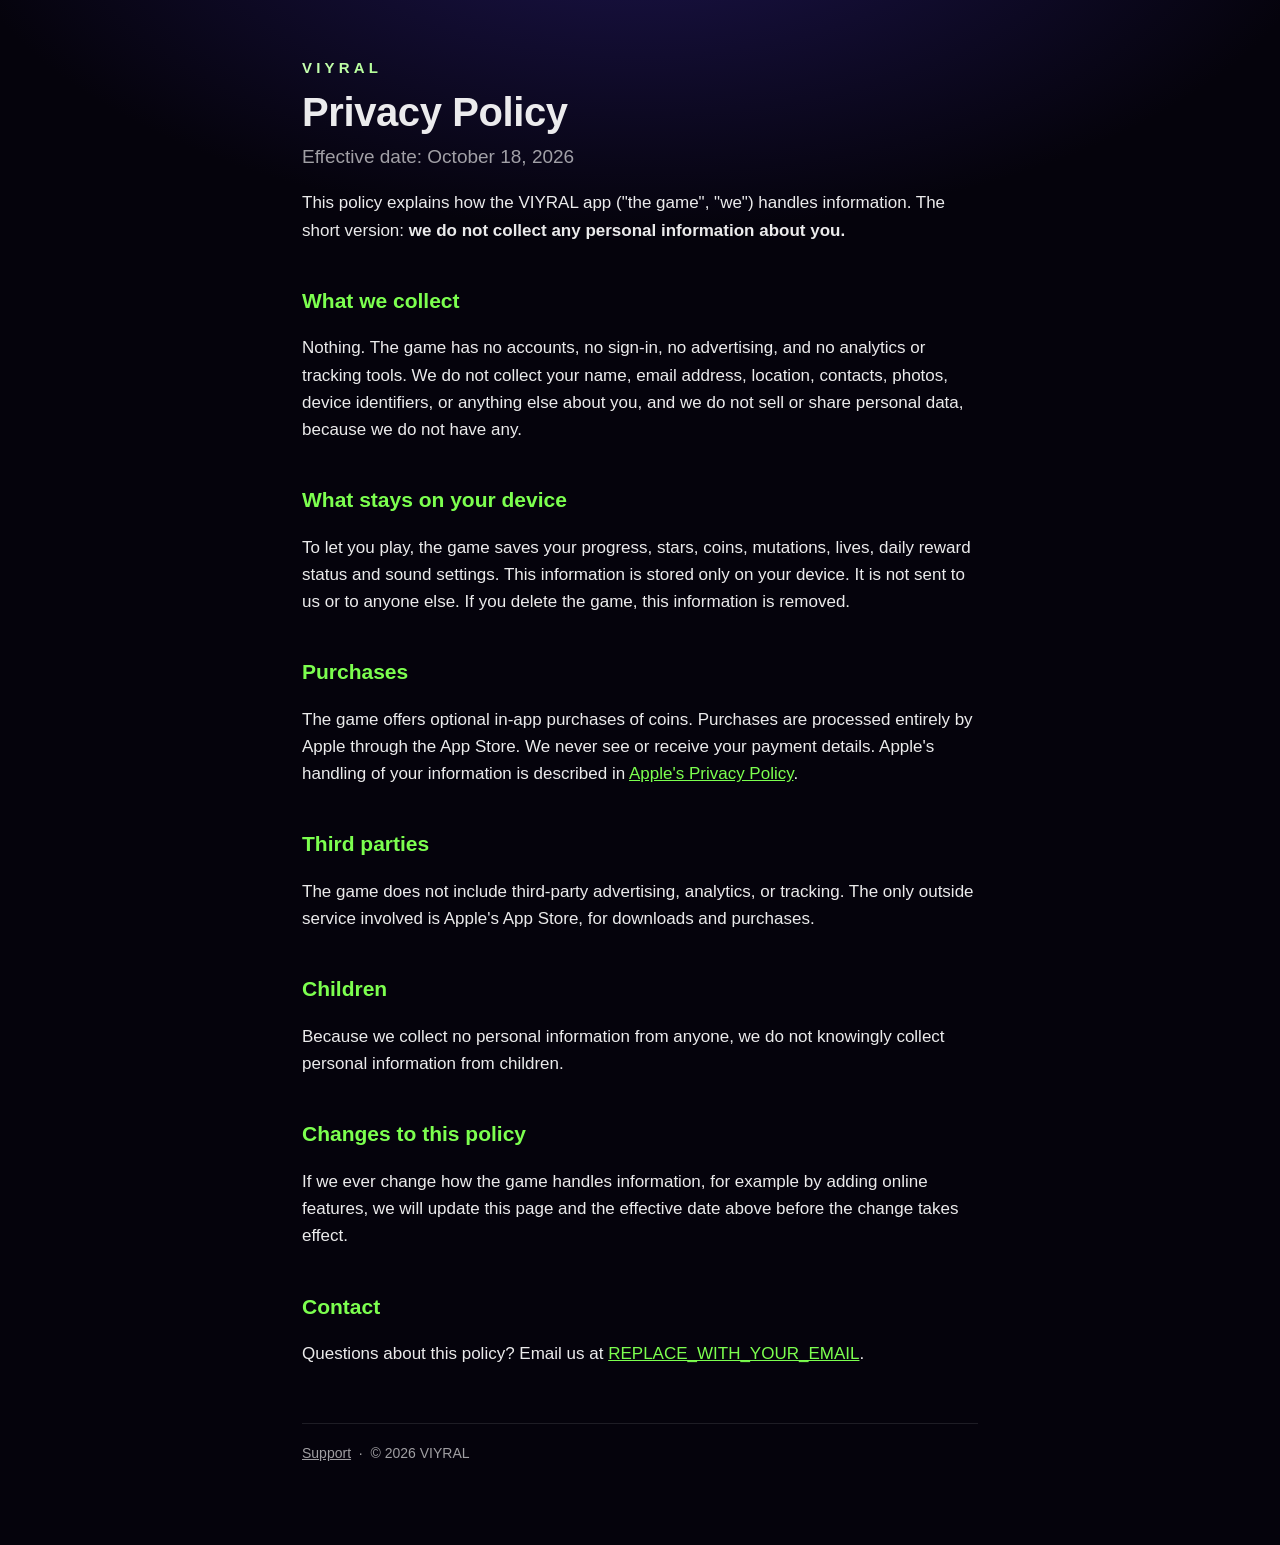
==== privacy.html @ 2f0b7922 "Add files via upload" ====
<!doctype html>
<html lang="en">
<head>
<meta charset="utf-8">
<meta name="viewport" content="width=device-width,initial-scale=1">
<title>VIYRAL Privacy Policy</title>
<meta name="description" content="Privacy policy for VIYRAL.">
<link rel="stylesheet" href="style.css">
</head>
<body>
<main>
  <div class="brand">VIYRAL</div>
  <h1>Privacy Policy</h1>
  <p class="lead">Effective date: October 18, 2026</p>

  <p>This policy explains how the VIYRAL app ("the game", "we") handles information. The short version: <strong>we do not collect any personal information about you.</strong></p>

  <h2>What we collect</h2>
  <p>Nothing. The game has no accounts, no sign-in, no advertising, and no analytics or tracking tools. We do not collect your name, email address, location, contacts, photos, device identifiers, or anything else about you, and we do not sell or share personal data, because we do not have any.</p>

  <h2>What stays on your device</h2>
  <p>To let you play, the game saves your progress, stars, coins, mutations, lives, daily reward status and sound settings. This information is stored only on your device. It is not sent to us or to anyone else. If you delete the game, this information is removed.</p>

  <h2>Purchases</h2>
  <p>The game offers optional in-app purchases of coins. Purchases are processed entirely by Apple through the App Store. We never see or receive your payment details. Apple's handling of your information is described in <a href="https://www.apple.com/legal/privacy/">Apple's Privacy Policy</a>.</p>

  <h2>Third parties</h2>
  <p>The game does not include third-party advertising, analytics, or tracking. The only outside service involved is Apple's App Store, for downloads and purchases.</p>

  <h2>Children</h2>
  <p>Because we collect no personal information from anyone, we do not knowingly collect personal information from children.</p>

  <h2>Changes to this policy</h2>
  <p>If we ever change how the game handles information, for example by adding online features, we will update this page and the effective date above before the change takes effect.</p>

  <h2>Contact</h2>
  <p>Questions about this policy? Email us at <a href="mailto:REPLACE_WITH_YOUR_EMAIL">REPLACE_WITH_YOUR_EMAIL</a>.</p>

  <footer>
    <a href="index.html">Support</a> &nbsp;·&nbsp; &copy; 2026 VIYRAL
  </footer>
</main>
</body>
</html>
---- style.css ----
:root{--bg:#05030c;--card:rgba(255,255,255,.05);--line:rgba(255,255,255,.1);--text:rgba(255,255,255,.92);--muted:rgba(255,255,255,.62);--green:#7cff4f;--deep:#2eb83a}
*{box-sizing:border-box}
html{background:var(--bg)}
body{margin:0;font:17px/1.6 -apple-system,BlinkMacSystemFont,"SF Pro Text","Segoe UI",Roboto,Helvetica,Arial,sans-serif;color:var(--text);background:radial-gradient(1000px 500px at 50% -120px,#1d1550 0%,transparent 70%),var(--bg);min-height:100vh}
main{max-width:720px;margin:0 auto;padding:56px 22px 80px}
.brand{font-weight:900;letter-spacing:.28em;font-size:15px;background:linear-gradient(135deg,#c9ffb4,var(--green),var(--deep));-webkit-background-clip:text;background-clip:text;color:transparent}
h1{font-size:40px;line-height:1.1;margin:10px 0 8px;letter-spacing:-.01em}
h2{font-size:21px;margin:40px 0 10px;color:var(--green)}
p,li{color:var(--text)}
.lead{color:var(--muted);font-size:19px;margin:0 0 8px}
.card{background:var(--card);border:1px solid var(--line);border-radius:18px;padding:18px 22px;margin:14px 0}
.card h3{margin:0 0 6px;font-size:18px}
.card p{margin:0;color:var(--muted)}
a{color:var(--green)}
.btn{display:inline-block;margin-top:6px;padding:12px 22px;border-radius:999px;background:linear-gradient(135deg,#c9ffb4,var(--green));color:#05210a;font-weight:800;text-decoration:none}
footer{margin-top:56px;color:var(--muted);font-size:14px;border-top:1px solid var(--line);padding-top:18px}
footer a{color:var(--muted)}
ul{padding-left:22px}
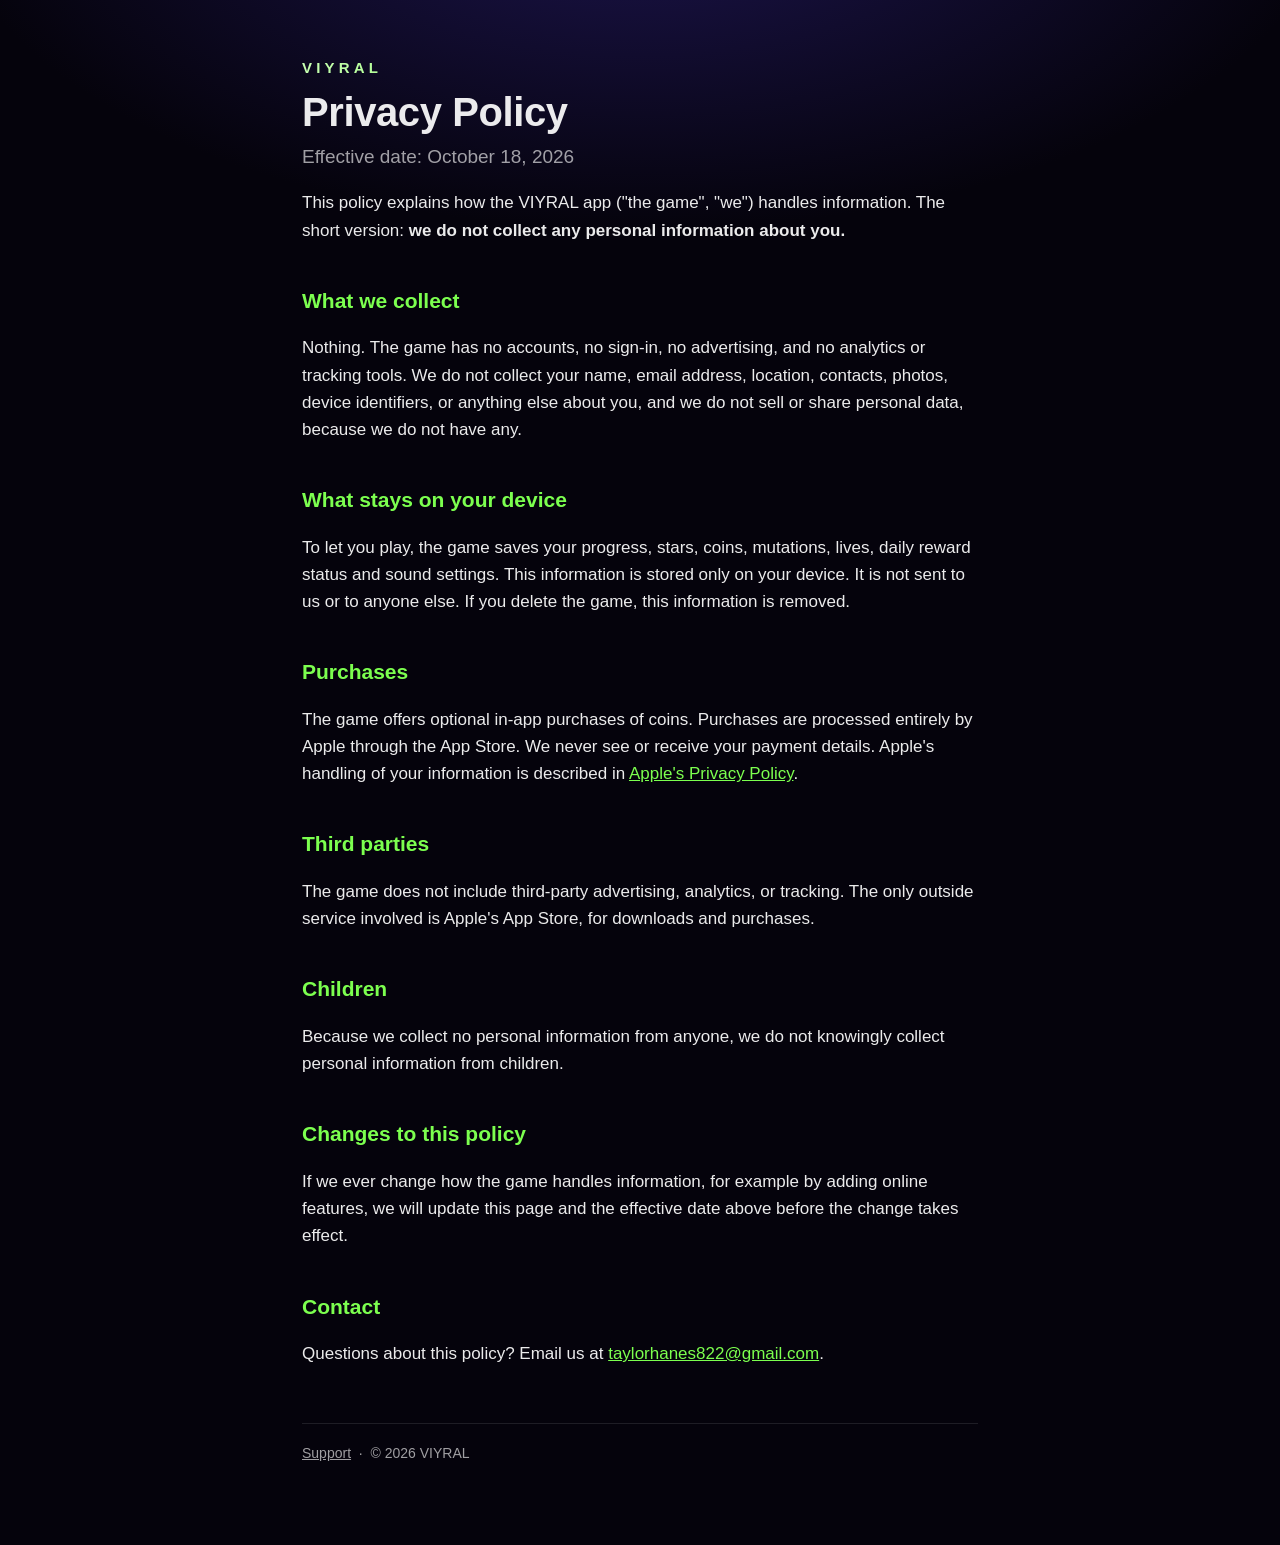
==== commit 908d3d55: "Update privacy.html" ====
--- a/privacy.html
+++ b/privacy.html
@@ -34,7 +34,7 @@
   <p>If we ever change how the game handles information, for example by adding online features, we will update this page and the effective date above before the change takes effect.</p>
 
   <h2>Contact</h2>
-  <p>Questions about this policy? Email us at <a href="mailto:REPLACE_WITH_YOUR_EMAIL">REPLACE_WITH_YOUR_EMAIL</a>.</p>
+  <p>Questions about this policy? Email us at <a href="mailto:taylorhanes822@gmail.com">taylorhanes822@gmail.com</a>.</p>
 
   <footer>
     <a href="index.html">Support</a> &nbsp;·&nbsp; &copy; 2026 VIYRAL
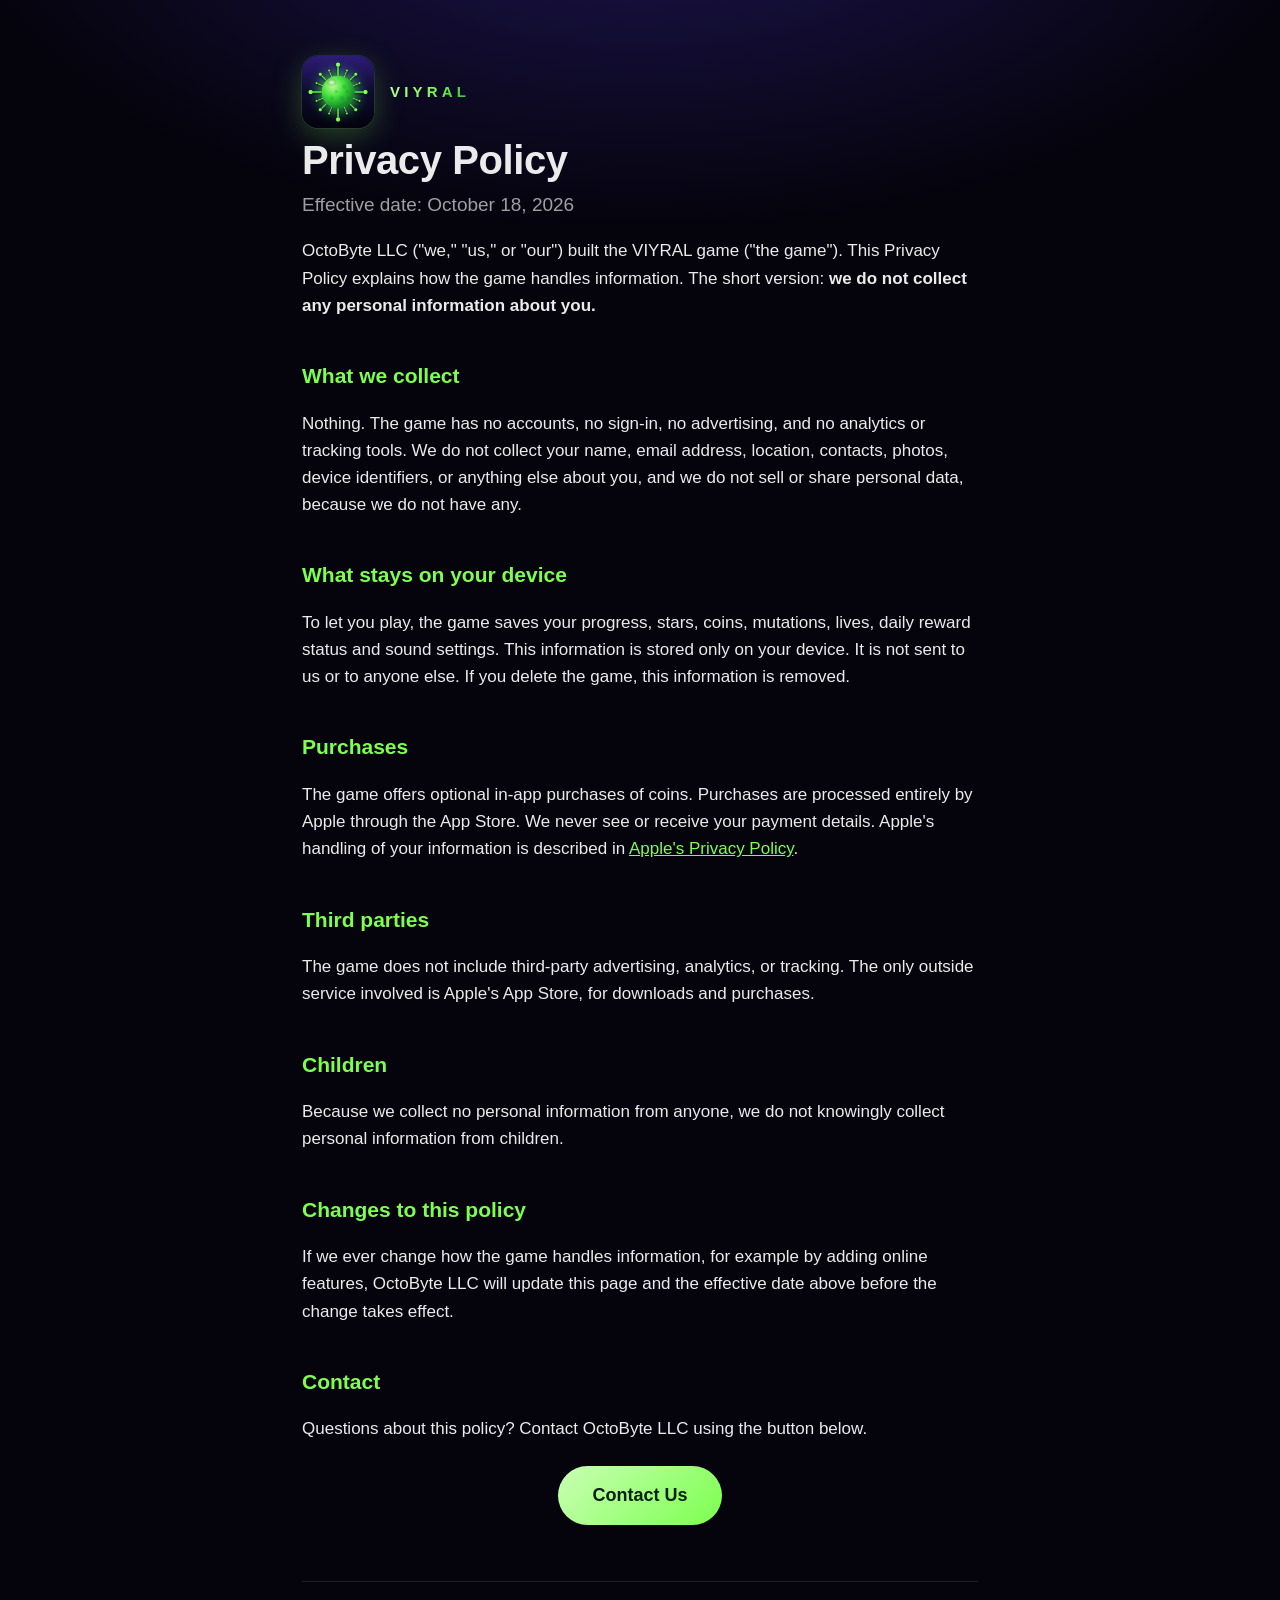
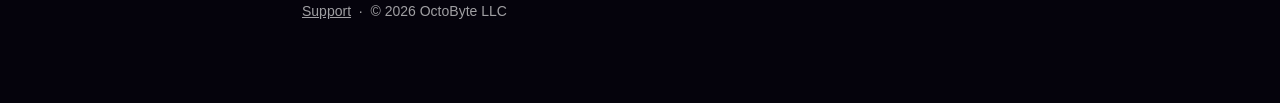
==== commit 62b0a7c8: "Add files via upload" ====
--- a/privacy.html
+++ b/privacy.html
@@ -5,15 +5,20 @@
 <meta name="viewport" content="width=device-width,initial-scale=1">
 <title>VIYRAL Privacy Policy</title>
 <meta name="description" content="Privacy policy for VIYRAL.">
+<link rel="icon" type="image/png" href="favicon.png">
+<link rel="apple-touch-icon" href="apple-touch-icon.png">
 <link rel="stylesheet" href="style.css">
 </head>
 <body>
 <main>
-  <div class="brand">VIYRAL</div>
+  <div class="header">
+    <img class="logo" src="logo.png" alt="VIYRAL app icon" width="72" height="72">
+    <div class="brand">VIYRAL</div>
+  </div>
   <h1>Privacy Policy</h1>
   <p class="lead">Effective date: October 18, 2026</p>
 
-  <p>This policy explains how the VIYRAL app ("the game", "we") handles information. The short version: <strong>we do not collect any personal information about you.</strong></p>
+  <p>OctoByte LLC ("we," "us," or "our") built the VIYRAL game ("the game"). This Privacy Policy explains how the game handles information. The short version: <strong>we do not collect any personal information about you.</strong></p>
 
   <h2>What we collect</h2>
   <p>Nothing. The game has no accounts, no sign-in, no advertising, and no analytics or tracking tools. We do not collect your name, email address, location, contacts, photos, device identifiers, or anything else about you, and we do not sell or share personal data, because we do not have any.</p>
@@ -31,13 +36,14 @@
   <p>Because we collect no personal information from anyone, we do not knowingly collect personal information from children.</p>
 
   <h2>Changes to this policy</h2>
-  <p>If we ever change how the game handles information, for example by adding online features, we will update this page and the effective date above before the change takes effect.</p>
+  <p>If we ever change how the game handles information, for example by adding online features, OctoByte LLC will update this page and the effective date above before the change takes effect.</p>
 
   <h2>Contact</h2>
-  <p>Questions about this policy? Email us at <a href="mailto:taylorhanes822@gmail.com">taylorhanes822@gmail.com</a>.</p>
+  <p>Questions about this policy? Contact OctoByte LLC using the button below.</p>
+  <div class="cta"><a class="btn" href="mailto:REPLACE_WITH_YOUR_EMAIL?subject=VIYRAL%20Privacy%20Question">Contact Us</a></div>
 
   <footer>
-    <a href="index.html">Support</a> &nbsp;·&nbsp; &copy; 2026 VIYRAL
+    <a href="index.html">Support</a> &nbsp;·&nbsp; &copy; 2026 OctoByte LLC
   </footer>
 </main>
 </body>
--- a/style.css
+++ b/style.css
@@ -16,3 +16,10 @@
 footer{margin-top:56px;color:var(--muted);font-size:14px;border-top:1px solid var(--line);padding-top:18px}
 footer a{color:var(--muted)}
 ul{padding-left:22px}
+
+.logo{display:block;width:96px;height:96px;border-radius:22.37%;box-shadow:0 8px 30px rgba(124,255,79,.25),0 0 0 1px rgba(255,255,255,.08);margin:0 0 18px}
+.header{display:flex;align-items:center;gap:16px;margin-bottom:6px}
+.header .logo{margin:0;width:72px;height:72px}
+.cta{text-align:center;margin:18px 0 6px}
+.cta .btn{font-size:18px;padding:15px 34px}
+.note{color:var(--muted);font-size:14px;margin:10px 0 0;text-align:center}
